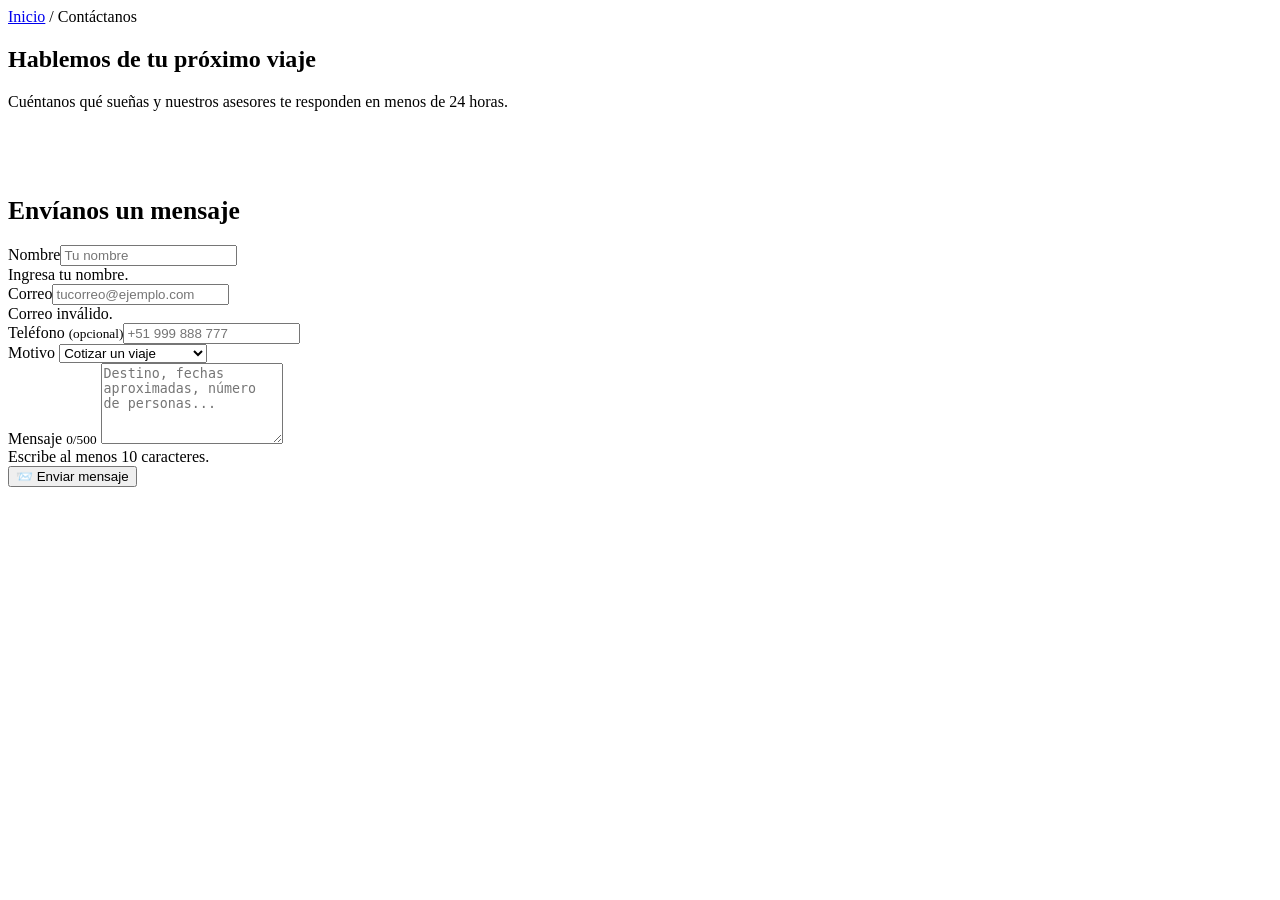
==== contacto.html @ 274835e2 "contacto: agrego estructura base y formulario" ====
<!DOCTYPE html>
<html lang="es">
<head>
<meta charset="UTF-8">
<meta name="viewport" content="width=device-width, initial-scale=1">
<title>Contáctanos · Horizonte Viajes</title>
<meta name="description" content="Escríbenos o visítanos. Te ayudamos a planear tu viaje ideal.">
<link rel="preconnect" href="https://fonts.googleapis.com">
<link rel="preconnect" href="https://fonts.gstatic.com" crossorigin>
<link href="https://fonts.googleapis.com/css2?family=Poppins:wght@400;500;600;700&display=swap" rel="stylesheet">
<link rel="stylesheet" href="css/styles.css">
</head>
<body data-page="contacto.html">
<div id="site-header"></div>
<main>
  <section class="page-hero" style="background-image:url('https://images.unsplash.com/photo-1530521954074-e64f6810b32d?auto=format&fit=crop&w=1600&q=70')">
    <div class="container">
      <div class="crumbs"><a href="index.html">Inicio</a> / Contáctanos</div>
      <h1>Hablemos de tu próximo viaje</h1>
      <p>Cuéntanos qué sueñas y nuestros asesores te responden en menos de 24 horas.</p>
    </div>
  </section>

  <section style="padding-top:3rem">
    <div class="container grid" style="grid-template-columns:repeat(auto-fit,minmax(320px,1fr));gap:2rem;align-items:start">
      <div class="form-card reveal">
        <h2 style="font-size:1.6rem;margin-bottom:1.2rem">Envíanos un mensaje</h2>
        <form id="contactForm" novalidate>
          <div class="row">
            <div class="field"><label for="cn">Nombre</label><input id="cn" autocomplete="name" placeholder="Tu nombre"><div class="msg">Ingresa tu nombre.</div></div>
            <div class="field"><label for="ce">Correo</label><input id="ce" type="email" autocomplete="email" placeholder="tucorreo@ejemplo.com"><div class="msg">Correo inválido.</div></div>
          </div>
          <div class="row">
            <div class="field"><label for="ct">Teléfono <small style="color:var(--muted)">(opcional)</small></label><input id="ct" type="tel" placeholder="+51 999 888 777"></div>
            <div class="field"><label for="cs">Motivo</label>
              <select id="cs"><option>Cotizar un viaje</option><option>Viaje a medida</option><option>Grupos o empresas</option><option>Estado de mi reserva</option><option>Otro</option></select></div>
          </div>
          <div class="field"><label for="cm">Mensaje <small style="color:var(--muted)" id="cc">0/500</small></label>
            <textarea id="cm" rows="5" maxlength="500" placeholder="Destino, fechas aproximadas, número de personas..."></textarea><div class="msg">Escribe al menos 10 caracteres.</div></div>
          <button class="btn btn-block" type="submit">📨 Enviar mensaje</button>
        </form>
      </div>
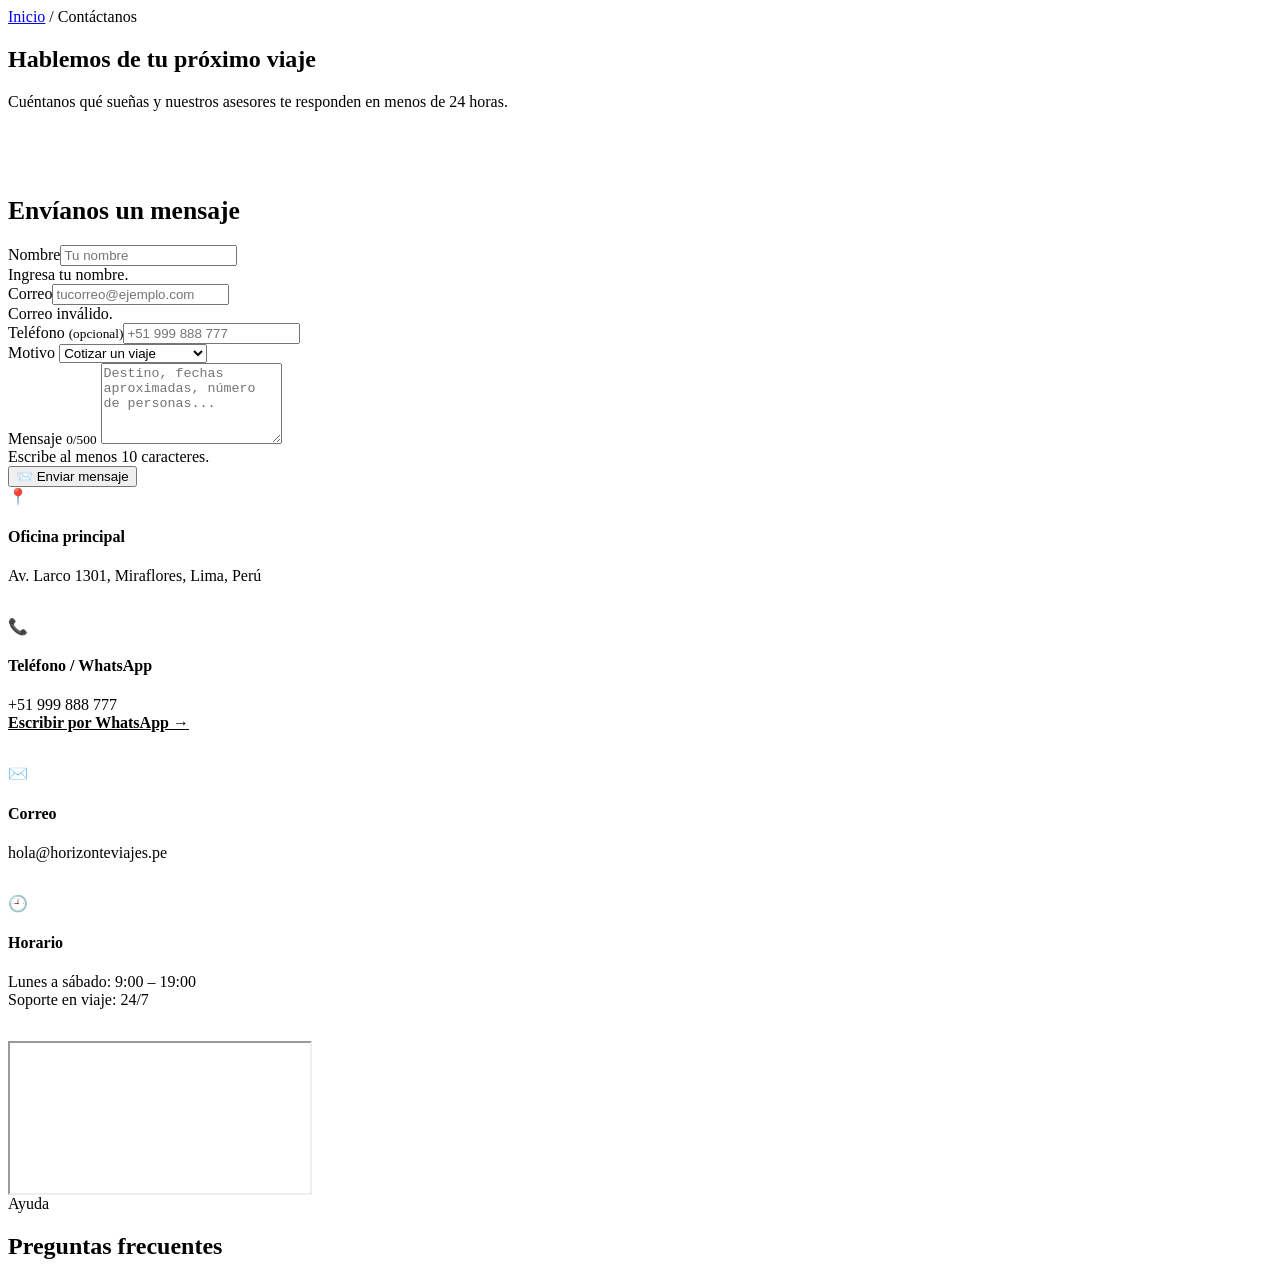
==== commit a2030068: "contacto: agrego datos, mapa, preguntas frecuentes y scripts" ====
--- a/contacto.html
+++ b/contacto.html
@@ -39,4 +39,29 @@
             <textarea id="cm" rows="5" maxlength="500" placeholder="Destino, fechas aproximadas, número de personas..."></textarea><div class="msg">Escribe al menos 10 caracteres.</div></div>
           <button class="btn btn-block" type="submit">📨 Enviar mensaje</button>
         </form>
-      </div>+      </div>
+      
+      <div style="display:grid;gap:1rem" class="reveal">
+        <div class="info-box"><div class="ic">📍</div><div><h4>Oficina principal</h4><p>Av. Larco 1301, Miraflores, Lima, Perú</p></div></div>
+        <div class="info-box"><div class="ic">📞</div><div><h4>Teléfono / WhatsApp</h4><p>+51 999 888 777<br><a href="https://wa.me/51999888777" target="_blank" rel="noopener" style="color:var(--primary);font-weight:600">Escribir por WhatsApp →</a></p></div></div>
+        <div class="info-box"><div class="ic">✉️</div><div><h4>Correo</h4><p>hola@horizonteviajes.pe</p></div></div>
+        <div class="info-box"><div class="ic">🕘</div><div><h4>Horario</h4><p>Lunes a sábado: 9:00 – 19:00<br>Soporte en viaje: 24/7</p></div></div>
+        <iframe class="map" title="Mapa de la oficina en Miraflores, Lima" loading="lazy"
+          src="https://www.openstreetmap.org/export/embed.html?bbox=-77.0450%2C-12.1270%2C-77.0150%2C-12.1070&layer=mapnik&marker=-12.1170%2C-77.0300"></iframe>
+      </div>
+    </div>
+  </section>
+
+  <section style="padding-top:0">
+    <div class="container" style="max-width:820px">
+      <div class="section-head reveal"><span class="eyebrow">Ayuda</span><h2>Preguntas frecuentes</h2></div>
+      <div id="faq"></div>
+    </div>
+  </section>
+</main>
+<div id="site-footer"></div>
+<script src="js/data.js"></script>
+<script src="js/main.js"></script>
+<script src="js/contacto.js"></script>
+</body>
+</html>
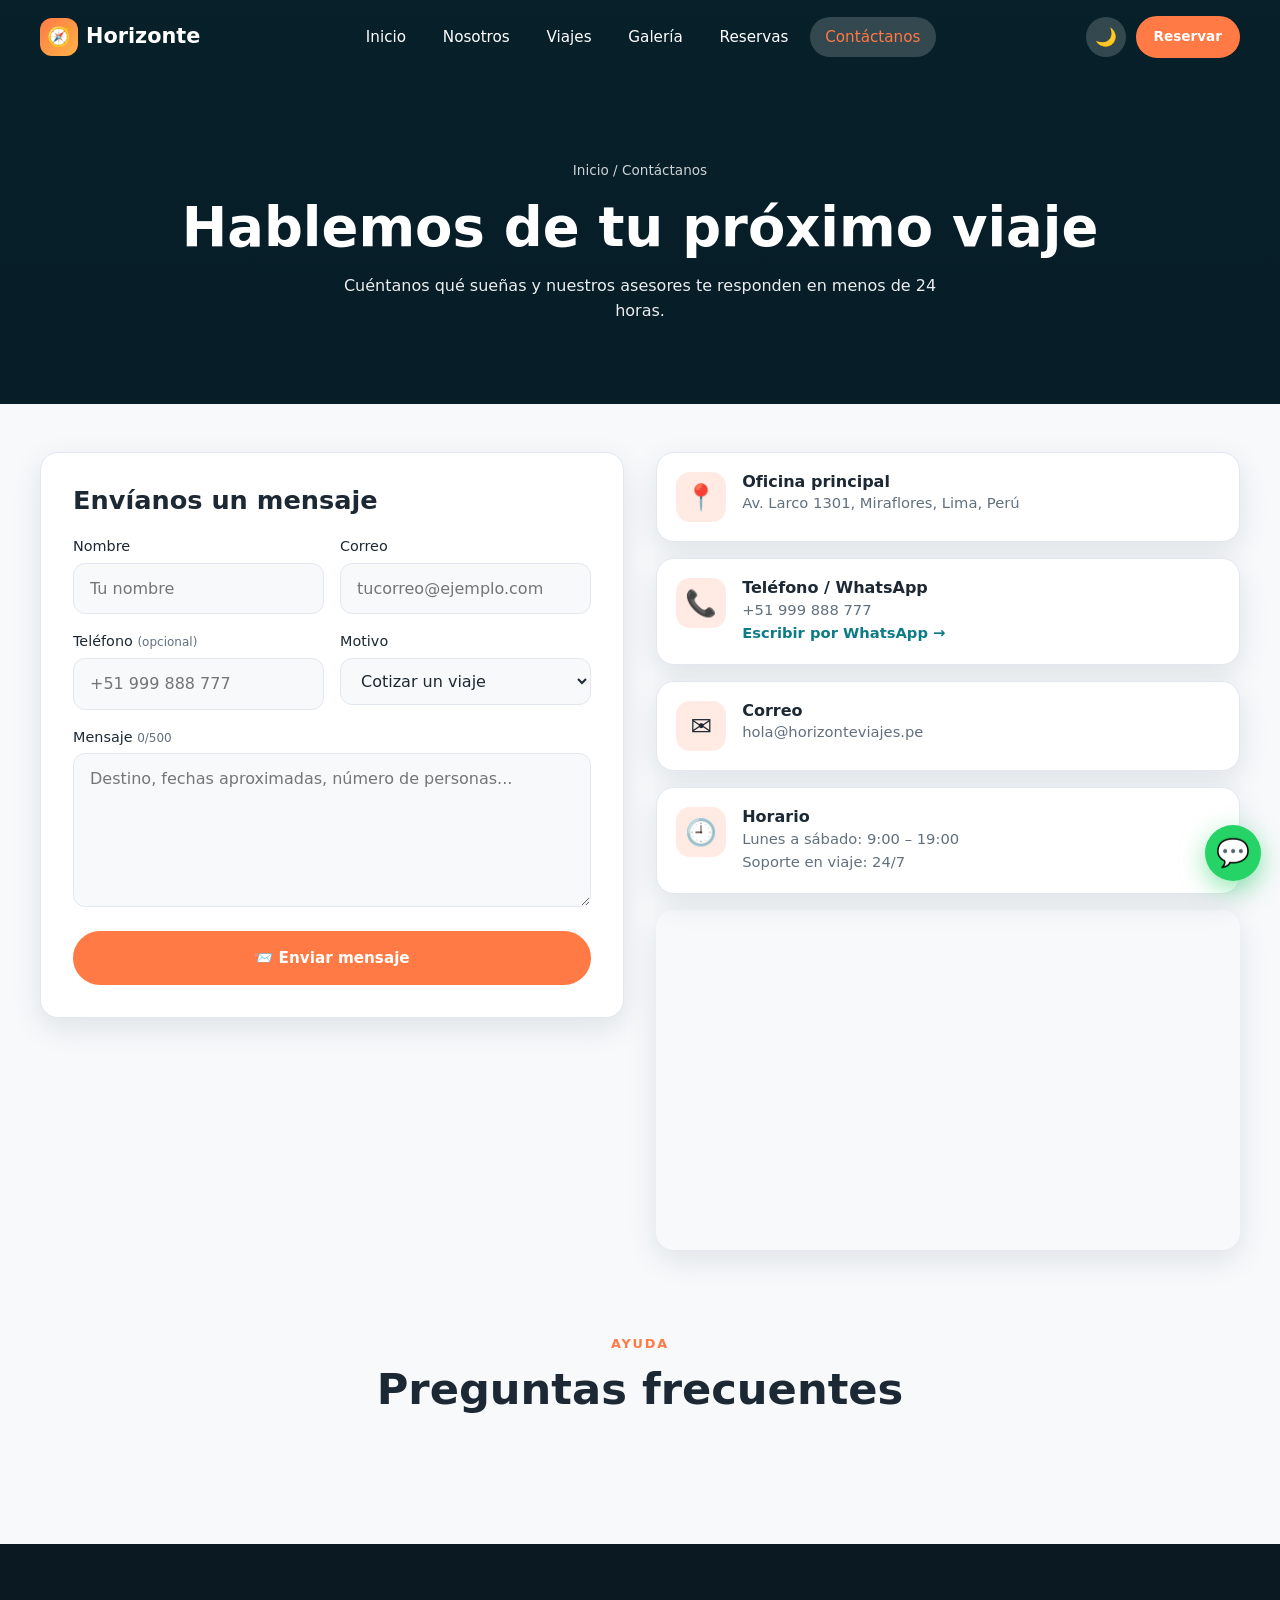
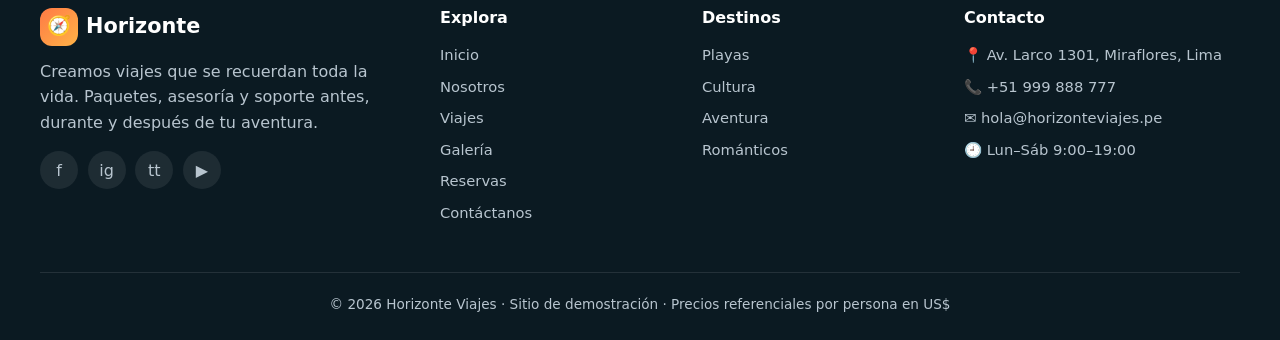
==== commit 92b80518: "index: se modifico la estructura base y hero , se cambio la ruta de estilos" ====
--- a/contacto.html
+++ b/contacto.html
@@ -8,7 +8,7 @@
 <link rel="preconnect" href="https://fonts.googleapis.com">
 <link rel="preconnect" href="https://fonts.gstatic.com" crossorigin>
 <link href="https://fonts.googleapis.com/css2?family=Poppins:wght@400;500;600;700&display=swap" rel="stylesheet">
-<link rel="stylesheet" href="css/styles.css">
+<link rel="stylesheet" href="css/estilos.css">
 </head>
 <body data-page="contacto.html">
 <div id="site-header"></div>
--- a/css/estilos.css
+++ b/css/estilos.css
@@ -0,0 +1,303 @@
+/* ===== Horizonte Viajes — estilos ===== */
+:root{
+  --primary:#0e7c86; --primary-d:#0a5b63; --accent:#ff7a45; --accent-d:#e8602a;
+  --bg:#f7f9fb; --surface:#ffffff; --text:#1c2833; --muted:#62707e; --border:#e2e8ee;
+  --shadow:0 10px 30px rgba(15,40,60,.10); --shadow-lg:0 20px 50px rgba(15,40,60,.18);
+  --radius:18px; --maxw:1200px;
+  --font:'Poppins',system-ui,-apple-system,'Segoe UI',sans-serif;
+}
+[data-theme="dark"]{
+  --bg:#0d1419; --surface:#16202a; --text:#e8eef3; --muted:#9aa9b6; --border:#243442;
+  --shadow:0 10px 30px rgba(0,0,0,.4); --shadow-lg:0 20px 50px rgba(0,0,0,.55);
+}
+*{box-sizing:border-box;margin:0;padding:0}
+html{scroll-behavior:smooth}
+body{font-family:var(--font);background:var(--bg);color:var(--text);line-height:1.6;transition:background .3s,color .3s}
+img{max-width:100%;display:block}
+a{color:inherit;text-decoration:none}
+ul{list-style:none}
+button,input,select,textarea{font:inherit;color:inherit}
+.container{width:min(100% - 2.4rem,var(--maxw));margin-inline:auto}
+section{padding:5rem 0}
+.section-head{text-align:center;max-width:680px;margin:0 auto 3rem}
+.eyebrow{display:inline-block;color:var(--accent);font-weight:600;letter-spacing:.14em;text-transform:uppercase;font-size:.8rem;margin-bottom:.6rem}
+h1,h2,h3,h4{line-height:1.2}
+h2{font-size:clamp(1.8rem,3.4vw,2.7rem);margin-bottom:.8rem}
+.section-head p{color:var(--muted)}
+.grid{display:grid;gap:1.6rem}
+.g3{grid-template-columns:repeat(auto-fill,minmax(310px,1fr))}
+.g4{grid-template-columns:repeat(auto-fit,minmax(230px,1fr))}
+.g2{grid-template-columns:repeat(auto-fit,minmax(320px,1fr))}
+
+
+/* Botones */
+.btn{display:inline-flex;align-items:center;justify-content:center;gap:.5rem;padding:.8rem 1.6rem;border-radius:999px;border:2px solid var(--accent);background:var(--accent);color:#fff;font-weight:600;cursor:pointer;transition:.25s;font-size:.95rem}
+.btn:hover{background:var(--accent-d);border-color:var(--accent-d);transform:translateY(-2px);box-shadow:0 8px 20px rgba(255,122,69,.35)}
+.btn-ghost{background:transparent;color:var(--text);border-color:var(--border)}
+.btn-ghost:hover{background:var(--primary);border-color:var(--primary);color:#fff;box-shadow:none}
+.btn-light{background:#fff;color:var(--primary-d);border-color:#fff}
+.btn-light:hover{background:#fff;color:var(--accent);border-color:#fff}
+.btn-sm{padding:.5rem 1rem;font-size:.85rem}
+.btn-block{width:100%}
+.btn:disabled{opacity:.5;cursor:not-allowed;transform:none;box-shadow:none}
+
+
+
+/* Header */
+.header{position:fixed;inset:0 0 auto 0;z-index:100;transition:.3s;padding:1rem 0}
+.header.scrolled,.header.solid{background:color-mix(in srgb,var(--surface) 92%,transparent);backdrop-filter:blur(12px);box-shadow:0 2px 20px rgba(0,0,0,.08);padding:.6rem 0}
+.nav{display:flex;align-items:center;justify-content:space-between;gap:1rem}
+.logo{display:flex;align-items:center;gap:.5rem;font-weight:700;font-size:1.3rem;color:#fff}
+.logo span.ic{display:grid;place-items:center;width:38px;height:38px;border-radius:12px;background:linear-gradient(135deg,var(--accent),#ffb347);font-size:1.2rem}
+.header.scrolled .logo,.header.solid .logo{color:var(--text)}
+.nav-links{display:flex;align-items:center;gap:.4rem}
+.nav-links a{padding:.5rem .95rem;border-radius:999px;color:#fff;font-weight:500;font-size:.95rem;transition:.2s}
+.header.scrolled .nav-links a,.header.solid .nav-links a{color:var(--text)}
+.nav-links a:hover,.nav-links a.active{background:rgba(255,255,255,.18);color:var(--accent)}
+.header.scrolled .nav-links a:hover,.header.scrolled .nav-links a.active,.header.solid .nav-links a:hover,.header.solid .nav-links a.active{background:color-mix(in srgb,var(--accent) 12%,transparent)}
+.nav-actions{display:flex;align-items:center;gap:.6rem}
+.icon-btn{width:40px;height:40px;border-radius:50%;border:none;background:rgba(255,255,255,.18);color:#fff;cursor:pointer;font-size:1.1rem;display:grid;place-items:center;transition:.2s}
+.header.scrolled .icon-btn,.header.solid .icon-btn{background:var(--bg);color:var(--text)}
+.icon-btn:hover{transform:scale(1.08)}
+.burger{display:none}
+@media(max-width:900px){
+  .burger{display:grid}
+  .nav-links{position:fixed;inset:0 0 0 auto;width:min(80vw,320px);background:var(--surface);flex-direction:column;align-items:stretch;padding:5rem 1.5rem;transform:translateX(100%);transition:.3s;box-shadow:var(--shadow-lg)}
+  .nav-links.open{transform:none}
+  .nav-links a{color:var(--text)!important;font-size:1.05rem}
+  .nav-cta{display:none}
+}
+
+
+/* Hero */
+.hero{position:relative;min-height:100vh;display:flex;align-items:center;color:#fff;padding:7rem 0 5rem;background:#0b2a33 center/cover no-repeat;overflow:hidden}
+.hero::before{content:"";position:absolute;inset:0;background:linear-gradient(180deg,rgba(5,25,35,.55),rgba(5,25,35,.35) 45%,rgba(5,25,35,.8))}
+.hero-slides{position:absolute;inset:0}
+.hero-slides div{position:absolute;inset:0;background-size:cover;background-position:center;opacity:0;transition:opacity 1.6s;transform:scale(1.05)}
+.hero-slides div.on{opacity:1;animation:kb 12s linear forwards}
+@keyframes kb{to{transform:scale(1.15)}}
+.hero .container{position:relative;z-index:2}
+.hero h1{font-size:clamp(2.3rem,6vw,4.4rem);max-width:800px;margin-bottom:1rem;text-shadow:0 4px 24px rgba(0,0,0,.4)}
+.hero h1 em{font-style:normal;color:#ffb347}
+.hero p.lead{font-size:clamp(1rem,1.6vw,1.25rem);max-width:600px;opacity:.95;margin-bottom:2rem}
+.search-box{display:grid;grid-template-columns:repeat(auto-fit,minmax(170px,1fr));gap:.8rem;background:var(--surface);color:var(--text);padding:1rem;border-radius:22px;box-shadow:var(--shadow-lg);max-width:900px;margin-top:2.2rem}
+.search-box label{display:block;font-size:.72rem;font-weight:600;color:var(--muted);text-transform:uppercase;letter-spacing:.08em;margin-bottom:.2rem}
+.search-box select,.search-box input{width:100%;padding:.65rem .8rem;border:1.5px solid var(--border);border-radius:12px;background:var(--bg)}
+.search-box .btn{align-self:end;height:46px}
+.hero-dots{position:absolute;bottom:1.6rem;left:50%;transform:translateX(-50%);display:flex;gap:.5rem;z-index:3}
+.hero-dots button{width:10px;height:10px;border-radius:50%;border:none;background:rgba(255,255,255,.5);cursor:pointer}
+.hero-dots button.on{background:var(--accent);width:28px;border-radius:6px}
+.page-hero{position:relative;padding:10rem 0 5rem;color:#fff;text-align:center;background:#0b2a33 center/cover}
+.page-hero::before{content:"";position:absolute;inset:0;background:linear-gradient(180deg,rgba(5,25,35,.6),rgba(5,25,35,.75))}
+.page-hero .container{position:relative}
+.page-hero h1{font-size:clamp(2rem,5vw,3.4rem)}
+.page-hero p{max-width:620px;margin:.8rem auto 0;opacity:.92}
+.crumbs{font-size:.85rem;opacity:.8;margin-bottom:.8rem}
+
+
+/* Stats */
+.stats{background:linear-gradient(135deg,var(--primary),var(--primary-d));color:#fff;padding:3rem 0}
+.stat{text-align:center}
+.stat b{display:block;font-size:2.6rem;line-height:1.1}
+.stat span{opacity:.85;font-size:.95rem}
+
+/* Features */
+.feature{background:var(--surface);padding:2rem 1.6rem;border-radius:var(--radius);box-shadow:var(--shadow);text-align:center;transition:.3s;border:1px solid var(--border)}
+.feature:hover{transform:translateY(-8px);box-shadow:var(--shadow-lg)}
+.feature .ic{width:64px;height:64px;margin:0 auto 1rem;border-radius:20px;display:grid;place-items:center;font-size:1.9rem;background:color-mix(in srgb,var(--primary) 14%,transparent)}
+.feature p{color:var(--muted);font-size:.93rem;margin-top:.4rem}
+
+
+/* Cards */
+.card{background:var(--surface);border-radius:var(--radius);overflow:hidden;box-shadow:var(--shadow);transition:.35s;border:1px solid var(--border);display:flex;flex-direction:column}
+.card:hover{transform:translateY(-8px);box-shadow:var(--shadow-lg)}
+.card-img{position:relative;aspect-ratio:4/3;overflow:hidden;background:linear-gradient(135deg,#0e7c86,#ffb347)}
+.card-img img{width:100%;height:100%;object-fit:cover;transition:transform .7s}
+.card:hover .card-img img{transform:scale(1.1)}
+.badge{position:absolute;top:12px;left:12px;background:var(--accent);color:#fff;font-weight:600;font-size:.78rem;padding:.3rem .75rem;border-radius:999px}
+.badge.alt{background:var(--primary)}
+.fav{position:absolute;top:10px;right:10px;width:38px;height:38px;border-radius:50%;border:none;background:rgba(255,255,255,.92);cursor:pointer;font-size:1.1rem;color:#aaa;transition:.2s}
+.fav:hover{transform:scale(1.15)}
+.fav.on{color:#e8334a}
+.rating{position:absolute;bottom:12px;left:12px;background:rgba(0,0,0,.6);color:#fff;font-size:.8rem;padding:.2rem .6rem;border-radius:999px;backdrop-filter:blur(4px)}
+.card-body{padding:1.2rem 1.3rem 1.4rem;display:flex;flex-direction:column;gap:.5rem;flex:1}
+.meta{font-size:.82rem;color:var(--muted);display:flex;gap:.8rem;flex-wrap:wrap}
+.card-body p{color:var(--muted);font-size:.9rem;flex:1}
+.card-foot{display:flex;align-items:center;justify-content:space-between;gap:.5rem;margin-top:.6rem;flex-wrap:wrap}
+.price small{display:block;font-size:.7rem;color:var(--muted);line-height:1}
+.price b{font-size:1.5rem;color:var(--primary)}
+.price s{font-size:.85rem;color:var(--muted);margin-left:.3rem}
+.card-actions{display:flex;gap:.4rem}
+
+
+/* Ofertas */
+.deal{background:linear-gradient(120deg,var(--primary-d),var(--primary) 55%,#17a2b0);color:#fff;border-radius:28px;padding:3rem;display:grid;grid-template-columns:1.2fr 1fr;gap:2rem;align-items:center;position:relative;overflow:hidden}
+.deal::after{content:"✈";position:absolute;right:-20px;top:-40px;font-size:15rem;opacity:.07;transform:rotate(15deg)}
+.deal h2{color:#fff}
+.countdown{display:flex;gap:.8rem}
+.countdown div{background:rgba(255,255,255,.16);border-radius:16px;padding:.8rem 1rem;text-align:center;min-width:72px;backdrop-filter:blur(6px)}
+.countdown b{display:block;font-size:1.9rem;line-height:1}
+.countdown span{font-size:.72rem;text-transform:uppercase;letter-spacing:.08em}
+@media(max-width:800px){.deal{grid-template-columns:1fr;padding:2rem}}
+
+/* Pasos */
+.steps{counter-reset:s}
+.step-card{position:relative;padding:2rem 1.5rem 1.6rem;background:var(--surface);border-radius:var(--radius);border:1px solid var(--border);box-shadow:var(--shadow)}
+.step-card::before{counter-increment:s;content:counter(s);position:absolute;top:-18px;left:1.4rem;width:40px;height:40px;border-radius:50%;background:var(--accent);color:#fff;display:grid;place-items:center;font-weight:700}
+.step-card p{color:var(--muted);font-size:.92rem}
+
+
+/* Testimonios */
+.slider{position:relative;max-width:820px;margin:auto;overflow:hidden}
+.slides{display:flex;transition:transform .6s cubic-bezier(.65,0,.35,1)}
+.slide{min-width:100%;padding:.5rem}
+.quote{background:var(--surface);border-radius:var(--radius);padding:2.2rem;box-shadow:var(--shadow);border:1px solid var(--border);text-align:center}
+.quote p{font-size:1.1rem;font-style:italic;margin-bottom:1.2rem}
+.quote .who{display:flex;align-items:center;justify-content:center;gap:.8rem}
+.quote .av{width:52px;height:52px;border-radius:50%;object-fit:cover;background:var(--primary)}
+.stars{color:#ffb400;letter-spacing:2px}
+.slider-nav{display:flex;justify-content:center;gap:.5rem;margin-top:1.2rem}
+.slider-nav button{width:10px;height:10px;border-radius:50%;border:none;background:var(--border);cursor:pointer}
+.slider-nav button.on{background:var(--accent);width:28px;border-radius:6px}
+
+/* CTA / newsletter */
+.cta{background:#0b2a33 center/cover;color:#fff;position:relative;text-align:center;border-radius:28px;padding:4rem 2rem;overflow:hidden}
+.cta::before{content:"";position:absolute;inset:0;background:rgba(5,25,35,.65)}
+.cta>*{position:relative}
+.newsletter{display:flex;gap:.6rem;max-width:520px;margin:1.5rem auto 0;flex-wrap:wrap;justify-content:center}
+.newsletter input{flex:1;min-width:220px;padding:.85rem 1.2rem;border-radius:999px;border:none;background:#fff;color:#222}
+
+
+/* Filtros */
+.filters{background:var(--surface);border:1px solid var(--border);border-radius:var(--radius);padding:1.2rem;box-shadow:var(--shadow);display:grid;grid-template-columns:2fr repeat(3,1fr);gap:1rem;margin-bottom:1.4rem;align-items:end}
+.filters label{font-size:.72rem;font-weight:600;text-transform:uppercase;letter-spacing:.08em;color:var(--muted);display:block;margin-bottom:.25rem}
+.filters input,.filters select{width:100%;padding:.65rem .8rem;border-radius:12px;border:1.5px solid var(--border);background:var(--bg)}
+@media(max-width:850px){.filters{grid-template-columns:1fr 1fr}}
+.chips{display:flex;flex-wrap:wrap;gap:.5rem;margin-bottom:1.6rem}
+.chip{padding:.45rem 1.1rem;border-radius:999px;border:1.5px solid var(--border);background:var(--surface);cursor:pointer;font-size:.88rem;font-weight:500;transition:.2s}
+.chip.on,.chip:hover{background:var(--primary);color:#fff;border-color:var(--primary)}
+.result-bar{display:flex;justify-content:space-between;align-items:center;margin-bottom:1rem;color:var(--muted);font-size:.92rem;flex-wrap:wrap;gap:.5rem}
+.empty{text-align:center;padding:4rem 1rem;color:var(--muted);grid-column:1/-1}
+
+
+/* Modal / Lightbox */
+.overlay{position:fixed;inset:0;background:rgba(5,15,22,.75);backdrop-filter:blur(4px);z-index:300;display:none;align-items:center;justify-content:center;padding:1rem}
+.overlay.open{display:flex;animation:fade .25s}
+@keyframes fade{from{opacity:0}}
+.modal{background:var(--surface);border-radius:24px;max-width:900px;width:100%;max-height:92vh;overflow:auto;position:relative;display:grid;grid-template-columns:1fr 1fr}
+.modal-img{min-height:320px;background:center/cover}
+.modal-body{padding:2rem}
+.modal-body ul.inc{margin:1rem 0;display:grid;gap:.4rem;font-size:.93rem}
+.modal-body ul.inc li::before{content:"✔";color:var(--primary);margin-right:.5rem;font-weight:700}
+.close{position:absolute;top:12px;right:12px;width:40px;height:40px;border-radius:50%;border:none;background:rgba(0,0,0,.55);color:#fff;font-size:1.2rem;cursor:pointer;z-index:2}
+@media(max-width:760px){.modal{grid-template-columns:1fr}.modal-img{min-height:220px}}
+.lightbox img{max-width:92vw;max-height:84vh;border-radius:16px;box-shadow:var(--shadow-lg)}
+.lightbox .cap{position:absolute;bottom:1.4rem;left:0;right:0;text-align:center;color:#fff;font-weight:500}
+.lb-nav{position:absolute;top:50%;transform:translateY(-50%);width:48px;height:48px;border-radius:50%;border:none;background:rgba(255,255,255,.2);color:#fff;font-size:1.4rem;cursor:pointer}
+.lb-prev{left:1rem}.lb-next{right:1rem}
+
+/* Galería */
+.masonry{columns:4 240px;column-gap:1rem}
+.m-item{position:relative;margin-bottom:1rem;border-radius:16px;overflow:hidden;cursor:zoom-in;break-inside:avoid;background:linear-gradient(135deg,#0e7c86,#ffb347);min-height:140px}
+.m-item img{width:100%;transition:transform .6s}
+.m-item:hover img{transform:scale(1.08)}
+.m-item span{position:absolute;inset:auto 0 0 0;padding:1.5rem .9rem .7rem;color:#fff;font-weight:600;background:linear-gradient(transparent,rgba(0,0,0,.75));opacity:0;transition:.3s}
+.m-item:hover span{opacity:1}
+
+
+/* Formularios */
+.form-card{background:var(--surface);border:1px solid var(--border);border-radius:var(--radius);padding:2rem;box-shadow:var(--shadow)}
+.field{margin-bottom:1rem}
+.field label{display:block;font-weight:500;font-size:.9rem;margin-bottom:.3rem}
+.field input,.field select,.field textarea{width:100%;padding:.75rem 1rem;border-radius:12px;border:1.5px solid var(--border);background:var(--bg);transition:.2s}
+.field input:focus,.field select:focus,.field textarea:focus{outline:none;border-color:var(--primary);box-shadow:0 0 0 4px color-mix(in srgb,var(--primary) 18%,transparent)}
+.field.err input,.field.err select,.field.err textarea{border-color:#e8334a}
+.field .msg{display:none;color:#e8334a;font-size:.8rem;margin-top:.25rem}
+.field.err .msg{display:block}
+.row{display:grid;grid-template-columns:1fr 1fr;gap:1rem}
+@media(max-width:600px){.row{grid-template-columns:1fr}}
+.info-box{display:flex;gap:1rem;align-items:flex-start;padding:1.2rem;background:var(--surface);border:1px solid var(--border);border-radius:var(--radius);box-shadow:var(--shadow)}
+.info-box .ic{font-size:1.6rem;width:50px;height:50px;border-radius:14px;display:grid;place-items:center;background:color-mix(in srgb,var(--accent) 15%,transparent);flex-shrink:0}
+.info-box p{color:var(--muted);font-size:.92rem}
+.map{border:0;width:100%;height:340px;border-radius:var(--radius);box-shadow:var(--shadow)}
+details{background:var(--surface);border:1px solid var(--border);border-radius:14px;padding:1rem 1.2rem;margin-bottom:.8rem}
+details summary{cursor:pointer;font-weight:600;list-style:none;display:flex;justify-content:space-between}
+details summary::after{content:"＋";color:var(--accent)}
+details[open] summary::after{content:"－"}
+details p{margin-top:.7rem;color:var(--muted)}
+
+
+/* Reservas / wizard */
+.booking{display:grid;grid-template-columns:1.6fr 1fr;gap:2rem;align-items:start}
+@media(max-width:960px){.booking{grid-template-columns:1fr}}
+.progress{display:flex;justify-content:space-between;margin-bottom:2rem;position:relative}
+.progress::before{content:"";position:absolute;top:19px;left:5%;right:5%;height:3px;background:var(--border)}
+.pstep{position:relative;text-align:center;flex:1;font-size:.78rem;color:var(--muted)}
+.pstep i{display:grid;place-items:center;width:40px;height:40px;margin:0 auto .3rem;border-radius:50%;background:var(--surface);border:3px solid var(--border);font-style:normal;font-weight:700;position:relative;z-index:1;transition:.3s}
+.pstep.on i{border-color:var(--accent);color:var(--accent)}
+.pstep.done i{background:var(--primary);border-color:var(--primary);color:#fff}
+.wstep{display:none;animation:fade .35s}
+.wstep.on{display:block}
+.wnav{display:flex;justify-content:space-between;gap:1rem;margin-top:1.5rem}
+.counter{display:flex;align-items:center;gap:.8rem}
+.counter button{width:38px;height:38px;border-radius:50%;border:1.5px solid var(--border);background:var(--bg);cursor:pointer;font-size:1.2rem}
+.counter button:hover{background:var(--primary);color:#fff;border-color:var(--primary)}
+.counter b{min-width:24px;text-align:center}
+.opt-grid{display:grid;grid-template-columns:repeat(auto-fit,minmax(200px,1fr));gap:.8rem}
+.opt{border:2px solid var(--border);border-radius:14px;padding:1rem;cursor:pointer;transition:.2s;display:flex;gap:.7rem;align-items:flex-start;background:var(--bg)}
+.opt:has(input:checked){border-color:var(--accent);background:color-mix(in srgb,var(--accent) 8%,transparent)}
+.opt input{accent-color:var(--accent);margin-top:.3rem}
+.opt small{display:block;color:var(--muted)}
+.summary{position:sticky;top:90px;background:var(--surface);border:1px solid var(--border);border-radius:var(--radius);box-shadow:var(--shadow);overflow:hidden}
+.summary img{width:100%;aspect-ratio:16/9;object-fit:cover;background:linear-gradient(135deg,#0e7c86,#ffb347)}
+.summary .in{padding:1.3rem}
+.line{display:flex;justify-content:space-between;padding:.35rem 0;font-size:.92rem;color:var(--muted)}
+.line.total{border-top:2px dashed var(--border);margin-top:.5rem;padding-top:.8rem;color:var(--text);font-weight:700;font-size:1.2rem}
+.line.total b{color:var(--primary)}
+.coupon{display:flex;gap:.5rem;margin-top:.8rem}
+.coupon input{flex:1;padding:.55rem .8rem;border:1.5px solid var(--border);border-radius:10px;background:var(--bg);text-transform:uppercase}
+.success{text-align:center;padding:2rem 1rem}
+.success .check{width:90px;height:90px;border-radius:50%;background:var(--primary);color:#fff;font-size:2.8rem;display:grid;place-items:center;margin:0 auto 1rem;animation:pop .5s}
+@keyframes pop{from{transform:scale(0)}}
+.code{display:inline-block;font-family:monospace;font-size:1.5rem;letter-spacing:.2em;background:var(--bg);border:2px dashed var(--accent);padding:.6rem 1.4rem;border-radius:14px;margin:1rem 0}
+.ticket{text-align:left;background:var(--bg);border-radius:14px;padding:1.2rem;margin:1rem auto;max-width:440px}
+table.res{width:100%;border-collapse:collapse;font-size:.9rem}
+table.res td,table.res th{padding:.6rem;border-bottom:1px solid var(--border);text-align:left}
+
+
+/* Equipo / timeline */
+.team{text-align:center}
+.team img{width:140px;height:140px;border-radius:50%;object-fit:cover;margin:0 auto 1rem;border:4px solid var(--surface);box-shadow:var(--shadow);background:var(--primary)}
+.team small{color:var(--accent);font-weight:600}
+.timeline{position:relative;max-width:760px;margin:auto;padding-left:2rem;border-left:3px solid var(--border)}
+.tl{position:relative;margin-bottom:2rem}
+.tl::before{content:"";position:absolute;left:calc(-2rem - 9px);top:.3rem;width:15px;height:15px;border-radius:50%;background:var(--accent);box-shadow:0 0 0 5px color-mix(in srgb,var(--accent) 25%,transparent)}
+.tl b{color:var(--primary)}
+.split{display:grid;grid-template-columns:1fr 1fr;gap:3rem;align-items:center}
+.split img{border-radius:28px;box-shadow:var(--shadow-lg);aspect-ratio:4/3;object-fit:cover;width:100%;background:linear-gradient(135deg,#0e7c86,#ffb347)}
+@media(max-width:800px){.split{grid-template-columns:1fr}}
+
+
+/* Footer */
+.footer{background:#0b1a22;color:#b8c5cf;padding:4rem 0 1.5rem}
+.footer .logo{color:#fff;margin-bottom:.8rem}
+.fgrid{display:grid;grid-template-columns:1.6fr 1fr 1fr 1.2fr;gap:2rem}
+@media(max-width:850px){.fgrid{grid-template-columns:1fr 1fr}}
+.footer h4{color:#fff;margin-bottom:1rem}
+.footer li{margin-bottom:.5rem;font-size:.92rem}
+.footer a:hover{color:var(--accent)}
+.social{display:flex;gap:.6rem;margin-top:1rem}
+.social a{width:38px;height:38px;border-radius:50%;background:rgba(255,255,255,.08);display:grid;place-items:center}
+.social a:hover{background:var(--accent);color:#fff}
+.copy{border-top:1px solid rgba(255,255,255,.1);margin-top:2.5rem;padding-top:1.3rem;text-align:center;font-size:.85rem}
+
+/* Utilidades */
+.reveal{opacity:0;transform:translateY(30px);transition:opacity .7s,transform .7s}
+.reveal.in{opacity:1;transform:none}
+.toast{position:fixed;bottom:1.5rem;left:50%;transform:translate(-50%,120px);background:var(--text);color:var(--bg);padding:.9rem 1.5rem;border-radius:14px;z-index:400;transition:.4s;box-shadow:var(--shadow-lg);max-width:92vw}
+.toast.show{transform:translate(-50%,0)}
+.whatsapp{position:fixed;right:1.2rem;bottom:1.2rem;z-index:90;width:56px;height:56px;border-radius:50%;background:#25d366;color:#fff;display:grid;place-items:center;font-size:1.7rem;box-shadow:0 8px 24px rgba(37,211,102,.5);transition:.3s}
+.whatsapp:hover{transform:scale(1.1)}
+.totop{position:fixed;right:1.4rem;bottom:5.2rem;z-index:90;width:44px;height:44px;border-radius:50%;border:none;background:var(--primary);color:#fff;cursor:pointer;opacity:0;pointer-events:none;transition:.3s}
+.totop.show{opacity:1;pointer-events:auto}
+@media (prefers-reduced-motion:reduce){*{animation:none!important;transition:none!important}.reveal{opacity:1;transform:none}}
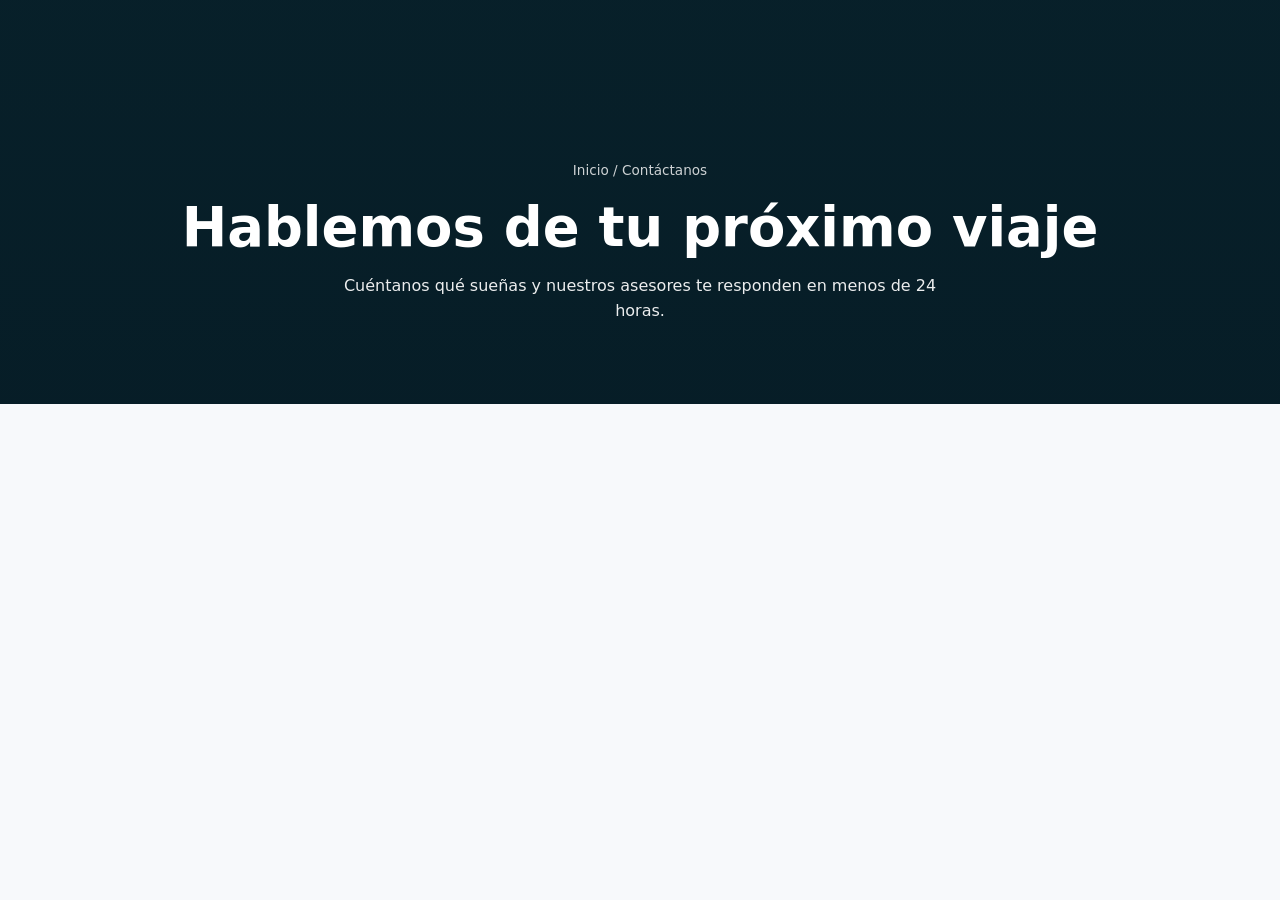
==== commit 7ba87339: "contacto: estructura base y portada" ====
--- a/contacto.html
+++ b/contacto.html
@@ -8,7 +8,7 @@
 <link rel="preconnect" href="https://fonts.googleapis.com">
 <link rel="preconnect" href="https://fonts.gstatic.com" crossorigin>
 <link href="https://fonts.googleapis.com/css2?family=Poppins:wght@400;500;600;700&display=swap" rel="stylesheet">
-<link rel="stylesheet" href="css/estilos.css">
+<link rel="stylesheet" href="css/styles.css">
 </head>
 <body data-page="contacto.html">
 <div id="site-header"></div>
@@ -20,48 +20,6 @@
       <p>Cuéntanos qué sueñas y nuestros asesores te responden en menos de 24 horas.</p>
     </div>
   </section>
-
-  <section style="padding-top:3rem">
-    <div class="container grid" style="grid-template-columns:repeat(auto-fit,minmax(320px,1fr));gap:2rem;align-items:start">
-      <div class="form-card reveal">
-        <h2 style="font-size:1.6rem;margin-bottom:1.2rem">Envíanos un mensaje</h2>
-        <form id="contactForm" novalidate>
-          <div class="row">
-            <div class="field"><label for="cn">Nombre</label><input id="cn" autocomplete="name" placeholder="Tu nombre"><div class="msg">Ingresa tu nombre.</div></div>
-            <div class="field"><label for="ce">Correo</label><input id="ce" type="email" autocomplete="email" placeholder="tucorreo@ejemplo.com"><div class="msg">Correo inválido.</div></div>
-          </div>
-          <div class="row">
-            <div class="field"><label for="ct">Teléfono <small style="color:var(--muted)">(opcional)</small></label><input id="ct" type="tel" placeholder="+51 999 888 777"></div>
-            <div class="field"><label for="cs">Motivo</label>
-              <select id="cs"><option>Cotizar un viaje</option><option>Viaje a medida</option><option>Grupos o empresas</option><option>Estado de mi reserva</option><option>Otro</option></select></div>
-          </div>
-          <div class="field"><label for="cm">Mensaje <small style="color:var(--muted)" id="cc">0/500</small></label>
-            <textarea id="cm" rows="5" maxlength="500" placeholder="Destino, fechas aproximadas, número de personas..."></textarea><div class="msg">Escribe al menos 10 caracteres.</div></div>
-          <button class="btn btn-block" type="submit">📨 Enviar mensaje</button>
-        </form>
-      </div>
-      
-      <div style="display:grid;gap:1rem" class="reveal">
-        <div class="info-box"><div class="ic">📍</div><div><h4>Oficina principal</h4><p>Av. Larco 1301, Miraflores, Lima, Perú</p></div></div>
-        <div class="info-box"><div class="ic">📞</div><div><h4>Teléfono / WhatsApp</h4><p>+51 999 888 777<br><a href="https://wa.me/51999888777" target="_blank" rel="noopener" style="color:var(--primary);font-weight:600">Escribir por WhatsApp →</a></p></div></div>
-        <div class="info-box"><div class="ic">✉️</div><div><h4>Correo</h4><p>hola@horizonteviajes.pe</p></div></div>
-        <div class="info-box"><div class="ic">🕘</div><div><h4>Horario</h4><p>Lunes a sábado: 9:00 – 19:00<br>Soporte en viaje: 24/7</p></div></div>
-        <iframe class="map" title="Mapa de la oficina en Miraflores, Lima" loading="lazy"
-          src="https://www.openstreetmap.org/export/embed.html?bbox=-77.0450%2C-12.1270%2C-77.0150%2C-12.1070&layer=mapnik&marker=-12.1170%2C-77.0300"></iframe>
-      </div>
-    </div>
-  </section>
-
-  <section style="padding-top:0">
-    <div class="container" style="max-width:820px">
-      <div class="section-head reveal"><span class="eyebrow">Ayuda</span><h2>Preguntas frecuentes</h2></div>
-      <div id="faq"></div>
-    </div>
-  </section>
-</main>
-<div id="site-footer"></div>
-<script src="js/data.js"></script>
-<script src="js/main.js"></script>
-<script src="js/contacto.js"></script>
+  </main>
 </body>
 </html>
--- a/css/styles.css
+++ b/css/styles.css
@@ -0,0 +1,283 @@
+:root{
+  --primary:#0e7c86; --primary-d:#0a5b63; --accent:#ff7a45; --accent-d:#e8602a;
+  --bg:#f7f9fb; --surface:#ffffff; --text:#1c2833; --muted:#62707e; --border:#e2e8ee;
+  --shadow:0 10px 30px rgba(15,40,60,.10); --shadow-lg:0 20px 50px rgba(15,40,60,.18);
+  --radius:18px; --maxw:1200px;
+  --font:'Poppins',system-ui,-apple-system,'Segoe UI',sans-serif;
+}
+[data-theme="dark"]{
+  --bg:#0d1419; --surface:#16202a; --text:#e8eef3; --muted:#9aa9b6; --border:#243442;
+  --shadow:0 10px 30px rgba(0,0,0,.4); --shadow-lg:0 20px 50px rgba(0,0,0,.55);
+}
+*{box-sizing:border-box;margin:0;padding:0}
+html{scroll-behavior:smooth}
+body{font-family:var(--font);background:var(--bg);color:var(--text);line-height:1.6;transition:background .3s,color .3s}
+img{max-width:100%;display:block}
+a{color:inherit;text-decoration:none}
+ul{list-style:none}
+button,input,select,textarea{font:inherit;color:inherit}
+.container{width:min(100% - 2.4rem,var(--maxw));margin-inline:auto}
+section{padding:5rem 0}
+.section-head{text-align:center;max-width:680px;margin:0 auto 3rem}
+.eyebrow{display:inline-block;color:var(--accent);font-weight:600;letter-spacing:.14em;text-transform:uppercase;font-size:.8rem;margin-bottom:.6rem}
+h1,h2,h3,h4{line-height:1.2}
+h2{font-size:clamp(1.8rem,3.4vw,2.7rem);margin-bottom:.8rem}
+.section-head p{color:var(--muted)}
+.grid{display:grid;gap:1.6rem}
+.g3{grid-template-columns:repeat(auto-fill,minmax(310px,1fr))}
+.g4{grid-template-columns:repeat(auto-fit,minmax(230px,1fr))}
+.g2{grid-template-columns:repeat(auto-fit,minmax(320px,1fr))}
+
+/* ===== buttons.css ===== */
+.btn{display:inline-flex;align-items:center;justify-content:center;gap:.5rem;padding:.8rem 1.6rem;border-radius:999px;border:2px solid var(--accent);background:var(--accent);color:#fff;font-weight:600;cursor:pointer;transition:.25s;font-size:.95rem}
+.btn:hover{background:var(--accent-d);border-color:var(--accent-d);transform:translateY(-2px);box-shadow:0 8px 20px rgba(255,122,69,.35)}
+.btn-ghost{background:transparent;color:var(--text);border-color:var(--border)}
+.btn-ghost:hover{background:var(--primary);border-color:var(--primary);color:#fff;box-shadow:none}
+.btn-light{background:#fff;color:var(--primary-d);border-color:#fff}
+.btn-light:hover{background:#fff;color:var(--accent);border-color:#fff}
+.btn-sm{padding:.5rem 1rem;font-size:.85rem}
+.btn-block{width:100%}
+.btn:disabled{opacity:.5;cursor:not-allowed;transform:none;box-shadow:none}
+
+/* ===== header.css ===== */
+.header{position:fixed;inset:0 0 auto 0;z-index:100;transition:.3s;padding:1rem 0}
+.header.scrolled,.header.solid{background:color-mix(in srgb,var(--surface) 92%,transparent);backdrop-filter:blur(12px);box-shadow:0 2px 20px rgba(0,0,0,.08);padding:.6rem 0}
+.nav{display:flex;align-items:center;justify-content:space-between;gap:1rem}
+.logo{display:flex;align-items:center;gap:.5rem;font-weight:700;font-size:1.3rem;color:#fff}
+.logo span.ic{display:grid;place-items:center;width:38px;height:38px;border-radius:12px;background:linear-gradient(135deg,var(--accent),#ffb347);font-size:1.2rem}
+.header.scrolled .logo,.header.solid .logo{color:var(--text)}
+.nav-links{display:flex;align-items:center;gap:.4rem}
+.nav-links a{padding:.5rem .95rem;border-radius:999px;color:#fff;font-weight:500;font-size:.95rem;transition:.2s}
+.header.scrolled .nav-links a,.header.solid .nav-links a{color:var(--text)}
+.nav-links a:hover,.nav-links a.active{background:rgba(255,255,255,.18);color:var(--accent)}
+.header.scrolled .nav-links a:hover,.header.scrolled .nav-links a.active,.header.solid .nav-links a:hover,.header.solid .nav-links a.active{background:color-mix(in srgb,var(--accent) 12%,transparent)}
+.nav-actions{display:flex;align-items:center;gap:.6rem}
+.icon-btn{width:40px;height:40px;border-radius:50%;border:none;background:rgba(255,255,255,.18);color:#fff;cursor:pointer;font-size:1.1rem;display:grid;place-items:center;transition:.2s}
+.header.scrolled .icon-btn,.header.solid .icon-btn{background:var(--bg);color:var(--text)}
+.icon-btn:hover{transform:scale(1.08)}
+.burger{display:none}
+@media(max-width:900px){
+  .burger{display:grid}
+  .nav-links{position:fixed;inset:0 0 0 auto;width:min(80vw,320px);background:var(--surface);flex-direction:column;align-items:stretch;padding:5rem 1.5rem;transform:translateX(100%);transition:.3s;box-shadow:var(--shadow-lg)}
+  .nav-links.open{transform:none}
+  .nav-links a{color:var(--text)!important;font-size:1.05rem}
+  .nav-cta{display:none}
+}
+
+/* ===== hero.css =====*/
+.hero{position:relative;min-height:100vh;display:flex;align-items:center;color:#fff;padding:7rem 0 5rem;background:#0b2a33 center/cover no-repeat;overflow:hidden}
+.hero::before{content:"";position:absolute;inset:0;background:linear-gradient(180deg,rgba(5,25,35,.55),rgba(5,25,35,.35) 45%,rgba(5,25,35,.8))}
+.hero-slides{position:absolute;inset:0}
+.hero-slides div{position:absolute;inset:0;background-size:cover;background-position:center;opacity:0;transition:opacity 1.6s;transform:scale(1.05)}
+.hero-slides div.on{opacity:1;animation:kb 12s linear forwards}
+@keyframes kb{to{transform:scale(1.15)}}
+.hero .container{position:relative;z-index:2}
+.hero h1{font-size:clamp(2.3rem,6vw,4.4rem);max-width:800px;margin-bottom:1rem;text-shadow:0 4px 24px rgba(0,0,0,.4)}
+.hero h1 em{font-style:normal;color:#ffb347}
+.hero p.lead{font-size:clamp(1rem,1.6vw,1.25rem);max-width:600px;opacity:.95;margin-bottom:2rem}
+.search-box{display:grid;grid-template-columns:repeat(auto-fit,minmax(170px,1fr));gap:.8rem;background:var(--surface);color:var(--text);padding:1rem;border-radius:22px;box-shadow:var(--shadow-lg);max-width:900px;margin-top:2.2rem}
+.search-box label{display:block;font-size:.72rem;font-weight:600;color:var(--muted);text-transform:uppercase;letter-spacing:.08em;margin-bottom:.2rem}
+.search-box select,.search-box input{width:100%;padding:.65rem .8rem;border:1.5px solid var(--border);border-radius:12px;background:var(--bg)}
+.search-box .btn{align-self:end;height:46px}
+.hero-dots{position:absolute;bottom:1.6rem;left:50%;transform:translateX(-50%);display:flex;gap:.5rem;z-index:3}
+.hero-dots button{width:10px;height:10px;border-radius:50%;border:none;background:rgba(255,255,255,.5);cursor:pointer}
+.hero-dots button.on{background:var(--accent);width:28px;border-radius:6px}
+.page-hero{position:relative;padding:10rem 0 5rem;color:#fff;text-align:center;background:#0b2a33 center/cover}
+.page-hero::before{content:"";position:absolute;inset:0;background:linear-gradient(180deg,rgba(5,25,35,.6),rgba(5,25,35,.75))}
+.page-hero .container{position:relative}
+.page-hero h1{font-size:clamp(2rem,5vw,3.4rem)}
+.page-hero p{max-width:620px;margin:.8rem auto 0;opacity:.92}
+.crumbs{font-size:.85rem;opacity:.8;margin-bottom:.8rem}
+
+/* ===== stats-features.css =====*/
+.stats{background:linear-gradient(135deg,var(--primary),var(--primary-d));color:#fff;padding:3rem 0}
+.stat{text-align:center}
+.stat b{display:block;font-size:2.6rem;line-height:1.1}
+.stat span{opacity:.85;font-size:.95rem}
+.feature{background:var(--surface);padding:2rem 1.6rem;border-radius:var(--radius);box-shadow:var(--shadow);text-align:center;transition:.3s;border:1px solid var(--border)}
+.feature:hover{transform:translateY(-8px);box-shadow:var(--shadow-lg)}
+.feature .ic{width:64px;height:64px;margin:0 auto 1rem;border-radius:20px;display:grid;place-items:center;font-size:1.9rem;background:color-mix(in srgb,var(--primary) 14%,transparent)}
+.feature p{color:var(--muted);font-size:.93rem;margin-top:.4rem}
+
+/* ===== cards.css ===== */
+.card{background:var(--surface);border-radius:var(--radius);overflow:hidden;box-shadow:var(--shadow);transition:.35s;border:1px solid var(--border);display:flex;flex-direction:column}
+.card:hover{transform:translateY(-8px);box-shadow:var(--shadow-lg)}
+.card-img{position:relative;aspect-ratio:4/3;overflow:hidden;background:linear-gradient(135deg,#0e7c86,#ffb347)}
+.card-img img{width:100%;height:100%;object-fit:cover;transition:transform .7s}
+.card:hover .card-img img{transform:scale(1.1)}
+.badge{position:absolute;top:12px;left:12px;background:var(--accent);color:#fff;font-weight:600;font-size:.78rem;padding:.3rem .75rem;border-radius:999px}
+.badge.alt{background:var(--primary)}
+.fav{position:absolute;top:10px;right:10px;width:38px;height:38px;border-radius:50%;border:none;background:rgba(255,255,255,.92);cursor:pointer;font-size:1.1rem;color:#aaa;transition:.2s}
+.fav:hover{transform:scale(1.15)}
+.fav.on{color:#e8334a}
+.rating{position:absolute;bottom:12px;left:12px;background:rgba(0,0,0,.6);color:#fff;font-size:.8rem;padding:.2rem .6rem;border-radius:999px;backdrop-filter:blur(4px)}
+.card-body{padding:1.2rem 1.3rem 1.4rem;display:flex;flex-direction:column;gap:.5rem;flex:1}
+.meta{font-size:.82rem;color:var(--muted);display:flex;gap:.8rem;flex-wrap:wrap}
+.card-body p{color:var(--muted);font-size:.9rem;flex:1}
+.card-foot{display:flex;align-items:center;justify-content:space-between;gap:.5rem;margin-top:.6rem;flex-wrap:wrap}
+.price small{display:block;font-size:.7rem;color:var(--muted);line-height:1}
+.price b{font-size:1.5rem;color:var(--primary)}
+.price s{font-size:.85rem;color:var(--muted);margin-left:.3rem}
+.card-actions{display:flex;gap:.4rem}
+
+/* ===== deals-steps.css ===== */
+.deal{background:linear-gradient(120deg,var(--primary-d),var(--primary) 55%,#17a2b0);color:#fff;border-radius:28px;padding:3rem;display:grid;grid-template-columns:1.2fr 1fr;gap:2rem;align-items:center;position:relative;overflow:hidden}
+.deal::after{content:"✈";position:absolute;right:-20px;top:-40px;font-size:15rem;opacity:.07;transform:rotate(15deg)}
+.deal h2{color:#fff}
+.countdown{display:flex;gap:.8rem}
+.countdown div{background:rgba(255,255,255,.16);border-radius:16px;padding:.8rem 1rem;text-align:center;min-width:72px;backdrop-filter:blur(6px)}
+.countdown b{display:block;font-size:1.9rem;line-height:1}
+.countdown span{font-size:.72rem;text-transform:uppercase;letter-spacing:.08em}
+@media(max-width:800px){.deal{grid-template-columns:1fr;padding:2rem}}
+.steps{counter-reset:s}
+.step-card{position:relative;padding:2rem 1.5rem 1.6rem;background:var(--surface);border-radius:var(--radius);border:1px solid var(--border);box-shadow:var(--shadow)}
+.step-card::before{counter-increment:s;content:counter(s);position:absolute;top:-18px;left:1.4rem;width:40px;height:40px;border-radius:50%;background:var(--accent);color:#fff;display:grid;place-items:center;font-weight:700}
+.step-card p{color:var(--muted);font-size:.92rem}
+
+/* ===== testimonials-cta.css ===== */
+.slider{position:relative;max-width:820px;margin:auto;overflow:hidden}
+.slides{display:flex;transition:transform .6s cubic-bezier(.65,0,.35,1)}
+.slide{min-width:100%;padding:.5rem}
+.quote{background:var(--surface);border-radius:var(--radius);padding:2.2rem;box-shadow:var(--shadow);border:1px solid var(--border);text-align:center}
+.quote p{font-size:1.1rem;font-style:italic;margin-bottom:1.2rem}
+.quote .who{display:flex;align-items:center;justify-content:center;gap:.8rem}
+.quote .av{width:52px;height:52px;border-radius:50%;object-fit:cover;background:var(--primary)}
+.stars{color:#ffb400;letter-spacing:2px}
+.slider-nav{display:flex;justify-content:center;gap:.5rem;margin-top:1.2rem}
+.slider-nav button{width:10px;height:10px;border-radius:50%;border:none;background:var(--border);cursor:pointer}
+.slider-nav button.on{background:var(--accent);width:28px;border-radius:6px}
+.cta{background:#0b2a33 center/cover;color:#fff;position:relative;text-align:center;border-radius:28px;padding:4rem 2rem;overflow:hidden}
+.cta::before{content:"";position:absolute;inset:0;background:rgba(5,25,35,.65)}
+.cta>*{position:relative}
+.newsletter{display:flex;gap:.6rem;max-width:520px;margin:1.5rem auto 0;flex-wrap:wrap;justify-content:center}
+.newsletter input{flex:1;min-width:220px;padding:.85rem 1.2rem;border-radius:999px;border:none;background:#fff;color:#222}
+
+/* ===== filters.css ===== */
+.filters{background:var(--surface);border:1px solid var(--border);border-radius:var(--radius);padding:1.2rem;box-shadow:var(--shadow);display:grid;grid-template-columns:2fr repeat(3,1fr);gap:1rem;margin-bottom:1.4rem;align-items:end}
+.filters label{font-size:.72rem;font-weight:600;text-transform:uppercase;letter-spacing:.08em;color:var(--muted);display:block;margin-bottom:.25rem}
+.filters input,.filters select{width:100%;padding:.65rem .8rem;border-radius:12px;border:1.5px solid var(--border);background:var(--bg)}
+@media(max-width:850px){.filters{grid-template-columns:1fr 1fr}}
+.chips{display:flex;flex-wrap:wrap;gap:.5rem;margin-bottom:1.6rem}
+.chip{padding:.45rem 1.1rem;border-radius:999px;border:1.5px solid var(--border);background:var(--surface);cursor:pointer;font-size:.88rem;font-weight:500;transition:.2s}
+.chip.on,.chip:hover{background:var(--primary);color:#fff;border-color:var(--primary)}
+.result-bar{display:flex;justify-content:space-between;align-items:center;margin-bottom:1rem;color:var(--muted);font-size:.92rem;flex-wrap:wrap;gap:.5rem}
+.empty{text-align:center;padding:4rem 1rem;color:var(--muted);grid-column:1/-1}
+
+/* ===== modal-lightbox.css ===== */
+.overlay{position:fixed;inset:0;background:rgba(5,15,22,.75);backdrop-filter:blur(4px);z-index:300;display:none;align-items:center;justify-content:center;padding:1rem}
+.overlay.open{display:flex;animation:fade .25s}
+@keyframes fade{from{opacity:0}}
+.modal{background:var(--surface);border-radius:24px;max-width:900px;width:100%;max-height:92vh;overflow:auto;position:relative;display:grid;grid-template-columns:1fr 1fr}
+.modal-img{min-height:320px;background:center/cover}
+.modal-body{padding:2rem}
+.modal-body ul.inc{margin:1rem 0;display:grid;gap:.4rem;font-size:.93rem}
+.modal-body ul.inc li::before{content:"✔";color:var(--primary);margin-right:.5rem;font-weight:700}
+.close{position:absolute;top:12px;right:12px;width:40px;height:40px;border-radius:50%;border:none;background:rgba(0,0,0,.55);color:#fff;font-size:1.2rem;cursor:pointer;z-index:2}
+@media(max-width:760px){.modal{grid-template-columns:1fr}.modal-img{min-height:220px}}
+.lightbox img{max-width:92vw;max-height:84vh;border-radius:16px;box-shadow:var(--shadow-lg)}
+.lightbox .cap{position:absolute;bottom:1.4rem;left:0;right:0;text-align:center;color:#fff;font-weight:500}
+.lb-nav{position:absolute;top:50%;transform:translateY(-50%);width:48px;height:48px;border-radius:50%;border:none;background:rgba(255,255,255,.2);color:#fff;font-size:1.4rem;cursor:pointer}
+.lb-prev{left:1rem}.lb-next{right:1rem}
+
+
+/* ===== gallery.css ===== */
+.masonry{columns:4 240px;column-gap:1rem}
+.m-item{position:relative;margin-bottom:1rem;border-radius:16px;overflow:hidden;cursor:zoom-in;break-inside:avoid;background:linear-gradient(135deg,#0e7c86,#ffb347);min-height:140px}
+.m-item img{width:100%;transition:transform .6s}
+.m-item:hover img{transform:scale(1.08)}
+.m-item span{position:absolute;inset:auto 0 0 0;padding:1.5rem .9rem .7rem;color:#fff;font-weight:600;background:linear-gradient(transparent,rgba(0,0,0,.75));opacity:0;transition:.3s}
+.m-item:hover span{opacity:1}
+
+/* ===== forms.css ===== */
+.form-card{background:var(--surface);border:1px solid var(--border);border-radius:var(--radius);padding:2rem;box-shadow:var(--shadow)}
+.field{margin-bottom:1rem}
+.field label{display:block;font-weight:500;font-size:.9rem;margin-bottom:.3rem}
+.field input,.field select,.field textarea{width:100%;padding:.75rem 1rem;border-radius:12px;border:1.5px solid var(--border);background:var(--bg);transition:.2s}
+.field input:focus,.field select:focus,.field textarea:focus{outline:none;border-color:var(--primary);box-shadow:0 0 0 4px color-mix(in srgb,var(--primary) 18%,transparent)}
+.field.err input,.field.err select,.field.err textarea{border-color:#e8334a}
+.field .msg{display:none;color:#e8334a;font-size:.8rem;margin-top:.25rem}
+.field.err .msg{display:block}
+.row{display:grid;grid-template-columns:1fr 1fr;gap:1rem}
+@media(max-width:600px){.row{grid-template-columns:1fr}}
+.info-box{display:flex;gap:1rem;align-items:flex-start;padding:1.2rem;background:var(--surface);border:1px solid var(--border);border-radius:var(--radius);box-shadow:var(--shadow)}
+.info-box .ic{font-size:1.6rem;width:50px;height:50px;border-radius:14px;display:grid;place-items:center;background:color-mix(in srgb,var(--accent) 15%,transparent);flex-shrink:0}
+.info-box p{color:var(--muted);font-size:.92rem}
+.map{border:0;width:100%;height:340px;border-radius:var(--radius);box-shadow:var(--shadow)}
+details{background:var(--surface);border:1px solid var(--border);border-radius:14px;padding:1rem 1.2rem;margin-bottom:.8rem}
+details summary{cursor:pointer;font-weight:600;list-style:none;display:flex;justify-content:space-between}
+details summary::after{content:"＋";color:var(--accent)}
+details[open] summary::after{content:"－"}
+details p{margin-top:.7rem;color:var(--muted)}
+
+/* ===== booking.css ===== */
+.booking{display:grid;grid-template-columns:1.6fr 1fr;gap:2rem;align-items:start}
+@media(max-width:960px){.booking{grid-template-columns:1fr}}
+.progress{display:flex;justify-content:space-between;margin-bottom:2rem;position:relative}
+.progress::before{content:"";position:absolute;top:19px;left:5%;right:5%;height:3px;background:var(--border)}
+.pstep{position:relative;text-align:center;flex:1;font-size:.78rem;color:var(--muted)}
+.pstep i{display:grid;place-items:center;width:40px;height:40px;margin:0 auto .3rem;border-radius:50%;background:var(--surface);border:3px solid var(--border);font-style:normal;font-weight:700;position:relative;z-index:1;transition:.3s}
+.pstep.on i{border-color:var(--accent);color:var(--accent)}
+.pstep.done i{background:var(--primary);border-color:var(--primary);color:#fff}
+.wstep{display:none;animation:fade .35s}
+.wstep.on{display:block}
+.wnav{display:flex;justify-content:space-between;gap:1rem;margin-top:1.5rem}
+.counter{display:flex;align-items:center;gap:.8rem}
+.counter button{width:38px;height:38px;border-radius:50%;border:1.5px solid var(--border);background:var(--bg);cursor:pointer;font-size:1.2rem}
+.counter button:hover{background:var(--primary);color:#fff;border-color:var(--primary)}
+.counter b{min-width:24px;text-align:center}
+.opt-grid{display:grid;grid-template-columns:repeat(auto-fit,minmax(200px,1fr));gap:.8rem}
+.opt{border:2px solid var(--border);border-radius:14px;padding:1rem;cursor:pointer;transition:.2s;display:flex;gap:.7rem;align-items:flex-start;background:var(--bg)}
+.opt:has(input:checked){border-color:var(--accent);background:color-mix(in srgb,var(--accent) 8%,transparent)}
+.opt input{accent-color:var(--accent);margin-top:.3rem}
+.opt small{display:block;color:var(--muted)}
+.summary{position:sticky;top:90px;background:var(--surface);border:1px solid var(--border);border-radius:var(--radius);box-shadow:var(--shadow);overflow:hidden}
+.summary img{width:100%;aspect-ratio:16/9;object-fit:cover;background:linear-gradient(135deg,#0e7c86,#ffb347)}
+.summary .in{padding:1.3rem}
+.line{display:flex;justify-content:space-between;padding:.35rem 0;font-size:.92rem;color:var(--muted)}
+.line.total{border-top:2px dashed var(--border);margin-top:.5rem;padding-top:.8rem;color:var(--text);font-weight:700;font-size:1.2rem}
+.line.total b{color:var(--primary)}
+.coupon{display:flex;gap:.5rem;margin-top:.8rem}
+.coupon input{flex:1;padding:.55rem .8rem;border:1.5px solid var(--border);border-radius:10px;background:var(--bg);text-transform:uppercase}
+.success{text-align:center;padding:2rem 1rem}
+.success .check{width:90px;height:90px;border-radius:50%;background:var(--primary);color:#fff;font-size:2.8rem;display:grid;place-items:center;margin:0 auto 1rem;animation:pop .5s}
+@keyframes pop{from{transform:scale(0)}}
+.code{display:inline-block;font-family:monospace;font-size:1.5rem;letter-spacing:.2em;background:var(--bg);border:2px dashed var(--accent);padding:.6rem 1.4rem;border-radius:14px;margin:1rem 0}
+.ticket{text-align:left;background:var(--bg);border-radius:14px;padding:1.2rem;margin:1rem auto;max-width:440px}
+table.res{width:100%;border-collapse:collapse;font-size:.9rem}
+table.res td,table.res th{padding:.6rem;border-bottom:1px solid var(--border);text-align:left}
+
+/* ===== about.css ===== */
+.team{text-align:center}
+.team img{width:140px;height:140px;border-radius:50%;object-fit:cover;margin:0 auto 1rem;border:4px solid var(--surface);box-shadow:var(--shadow);background:var(--primary)}
+.team small{color:var(--accent);font-weight:600}
+.timeline{position:relative;max-width:760px;margin:auto;padding-left:2rem;border-left:3px solid var(--border)}
+.tl{position:relative;margin-bottom:2rem}
+.tl::before{content:"";position:absolute;left:calc(-2rem - 9px);top:.3rem;width:15px;height:15px;border-radius:50%;background:var(--accent);box-shadow:0 0 0 5px color-mix(in srgb,var(--accent) 25%,transparent)}
+.tl b{color:var(--primary)}
+.split{display:grid;grid-template-columns:1fr 1fr;gap:3rem;align-items:center}
+.split img{border-radius:28px;box-shadow:var(--shadow-lg);aspect-ratio:4/3;object-fit:cover;width:100%;background:linear-gradient(135deg,#0e7c86,#ffb347)}
+@media(max-width:800px){.split{grid-template-columns:1fr}}
+
+/* ===== footer.css =====*/
+.footer{background:#0b1a22;color:#b8c5cf;padding:4rem 0 1.5rem}
+.footer .logo{color:#fff;margin-bottom:.8rem}
+.fgrid{display:grid;grid-template-columns:1.6fr 1fr 1fr 1.2fr;gap:2rem}
+@media(max-width:850px){.fgrid{grid-template-columns:1fr 1fr}}
+.footer h4{color:#fff;margin-bottom:1rem}
+.footer li{margin-bottom:.5rem;font-size:.92rem}
+.footer a:hover{color:var(--accent)}
+.social{display:flex;gap:.6rem;margin-top:1rem}
+.social a{width:38px;height:38px;border-radius:50%;background:rgba(255,255,255,.08);display:grid;place-items:center}
+.social a:hover{background:var(--accent);color:#fff}
+.copy{border-top:1px solid rgba(255,255,255,.1);margin-top:2.5rem;padding-top:1.3rem;text-align:center;font-size:.85rem}
+
+/* ===== utilities.css =====*/
+.reveal{opacity:0;transform:translateY(30px);transition:opacity .7s,transform .7s}
+.reveal.in{opacity:1;transform:none}
+.toast{position:fixed;bottom:1.5rem;left:50%;transform:translate(-50%,120px);background:var(--text);color:var(--bg);padding:.9rem 1.5rem;border-radius:14px;z-index:400;transition:.4s;box-shadow:var(--shadow-lg);max-width:92vw}
+.toast.show{transform:translate(-50%,0)}
+.whatsapp{position:fixed;right:1.2rem;bottom:1.2rem;z-index:90;width:56px;height:56px;border-radius:50%;background:#25d366;color:#fff;display:grid;place-items:center;font-size:1.7rem;box-shadow:0 8px 24px rgba(37,211,102,.5);transition:.3s}
+.whatsapp:hover{transform:scale(1.1)}
+.totop{position:fixed;right:1.4rem;bottom:5.2rem;z-index:90;width:44px;height:44px;border-radius:50%;border:none;background:var(--primary);color:#fff;cursor:pointer;opacity:0;pointer-events:none;transition:.3s}
+.totop.show{opacity:1;pointer-events:auto}
+@media (prefers-reduced-motion:reduce){*{animation:none!important;transition:none!important}.reveal{opacity:1;transform:none}}
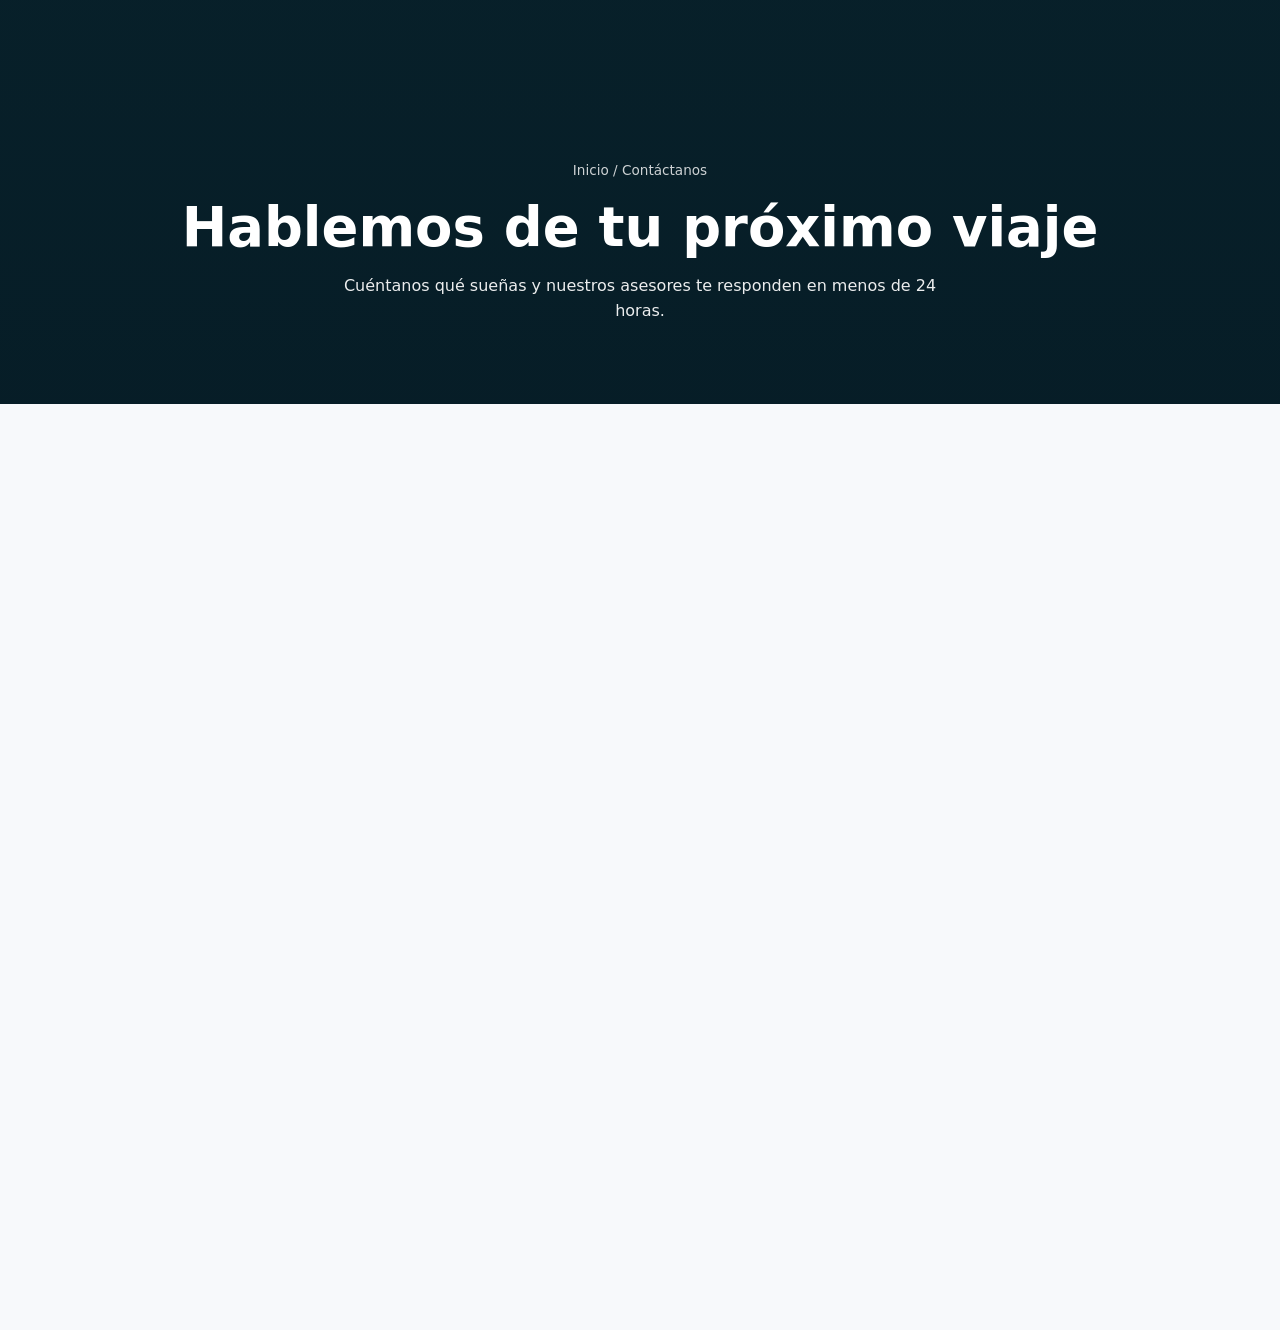
==== commit e9c463f5: "contacto: formulario, datos de contacto y mapa" ====
--- a/contacto.html
+++ b/contacto.html
@@ -20,6 +20,33 @@
       <p>Cuéntanos qué sueñas y nuestros asesores te responden en menos de 24 horas.</p>
     </div>
   </section>
-  </main>
-</body>
-</html>+  <section style="padding-top:3rem">
+    <div class="container grid" style="grid-template-columns:repeat(auto-fit,minmax(320px,1fr));gap:2rem;align-items:start">
+      <div class="form-card reveal">
+        <h2 style="font-size:1.6rem;margin-bottom:1.2rem">Envíanos un mensaje</h2>
+        <form id="contactForm" novalidate>
+          <div class="row">
+            <div class="field"><label for="cn">Nombre</label><input id="cn" autocomplete="name" placeholder="Tu nombre"><div class="msg">Ingresa tu nombre.</div></div>
+            <div class="field"><label for="ce">Correo</label><input id="ce" type="email" autocomplete="email" placeholder="tucorreo@ejemplo.com"><div class="msg">Correo inválido.</div></div>
+          </div>
+          <div class="row">
+            <div class="field"><label for="ct">Teléfono <small style="color:var(--muted)">(opcional)</small></label><input id="ct" type="tel" placeholder="+51 999 888 777"></div>
+            <div class="field"><label for="cs">Motivo</label>
+              <select id="cs"><option>Cotizar un viaje</option><option>Viaje a medida</option><option>Grupos o empresas</option><option>Estado de mi reserva</option><option>Otro</option></select></div>
+          </div>
+          <div class="field"><label for="cm">Mensaje <small style="color:var(--muted)" id="cc">0/500</small></label>
+            <textarea id="cm" rows="5" maxlength="500" placeholder="Destino, fechas aproximadas, número de personas..."></textarea><div class="msg">Escribe al menos 10 caracteres.</div></div>
+          <button class="btn btn-block" type="submit">📨 Enviar mensaje</button>
+        </form>
+      </div>
+
+      <div style="display:grid;gap:1rem" class="reveal">
+        <div class="info-box"><div class="ic">📍</div><div><h4>Oficina principal</h4><p>Av. Larco 1301, Miraflores, Lima, Perú</p></div></div>
+        <div class="info-box"><div class="ic">📞</div><div><h4>Teléfono / WhatsApp</h4><p>+51 999 888 777<br><a href="https://wa.me/51999888777" target="_blank" rel="noopener" style="color:var(--primary);font-weight:600">Escribir por WhatsApp →</a></p></div></div>
+        <div class="info-box"><div class="ic">✉️</div><div><h4>Correo</h4><p>hola@horizonteviajes.pe</p></div></div>
+        <div class="info-box"><div class="ic">🕘</div><div><h4>Horario</h4><p>Lunes a sábado: 9:00 – 19:00<br>Soporte en viaje: 24/7</p></div></div>
+        <iframe class="map" title="Mapa de la oficina en Miraflores, Lima" loading="lazy"
+          src="https://www.openstreetmap.org/export/embed.html?bbox=-77.0450%2C-12.1270%2C-77.0150%2C-12.1070&layer=mapnik&marker=-12.1170%2C-77.0300"></iframe>
+      </div>
+    </div>
+  </section>
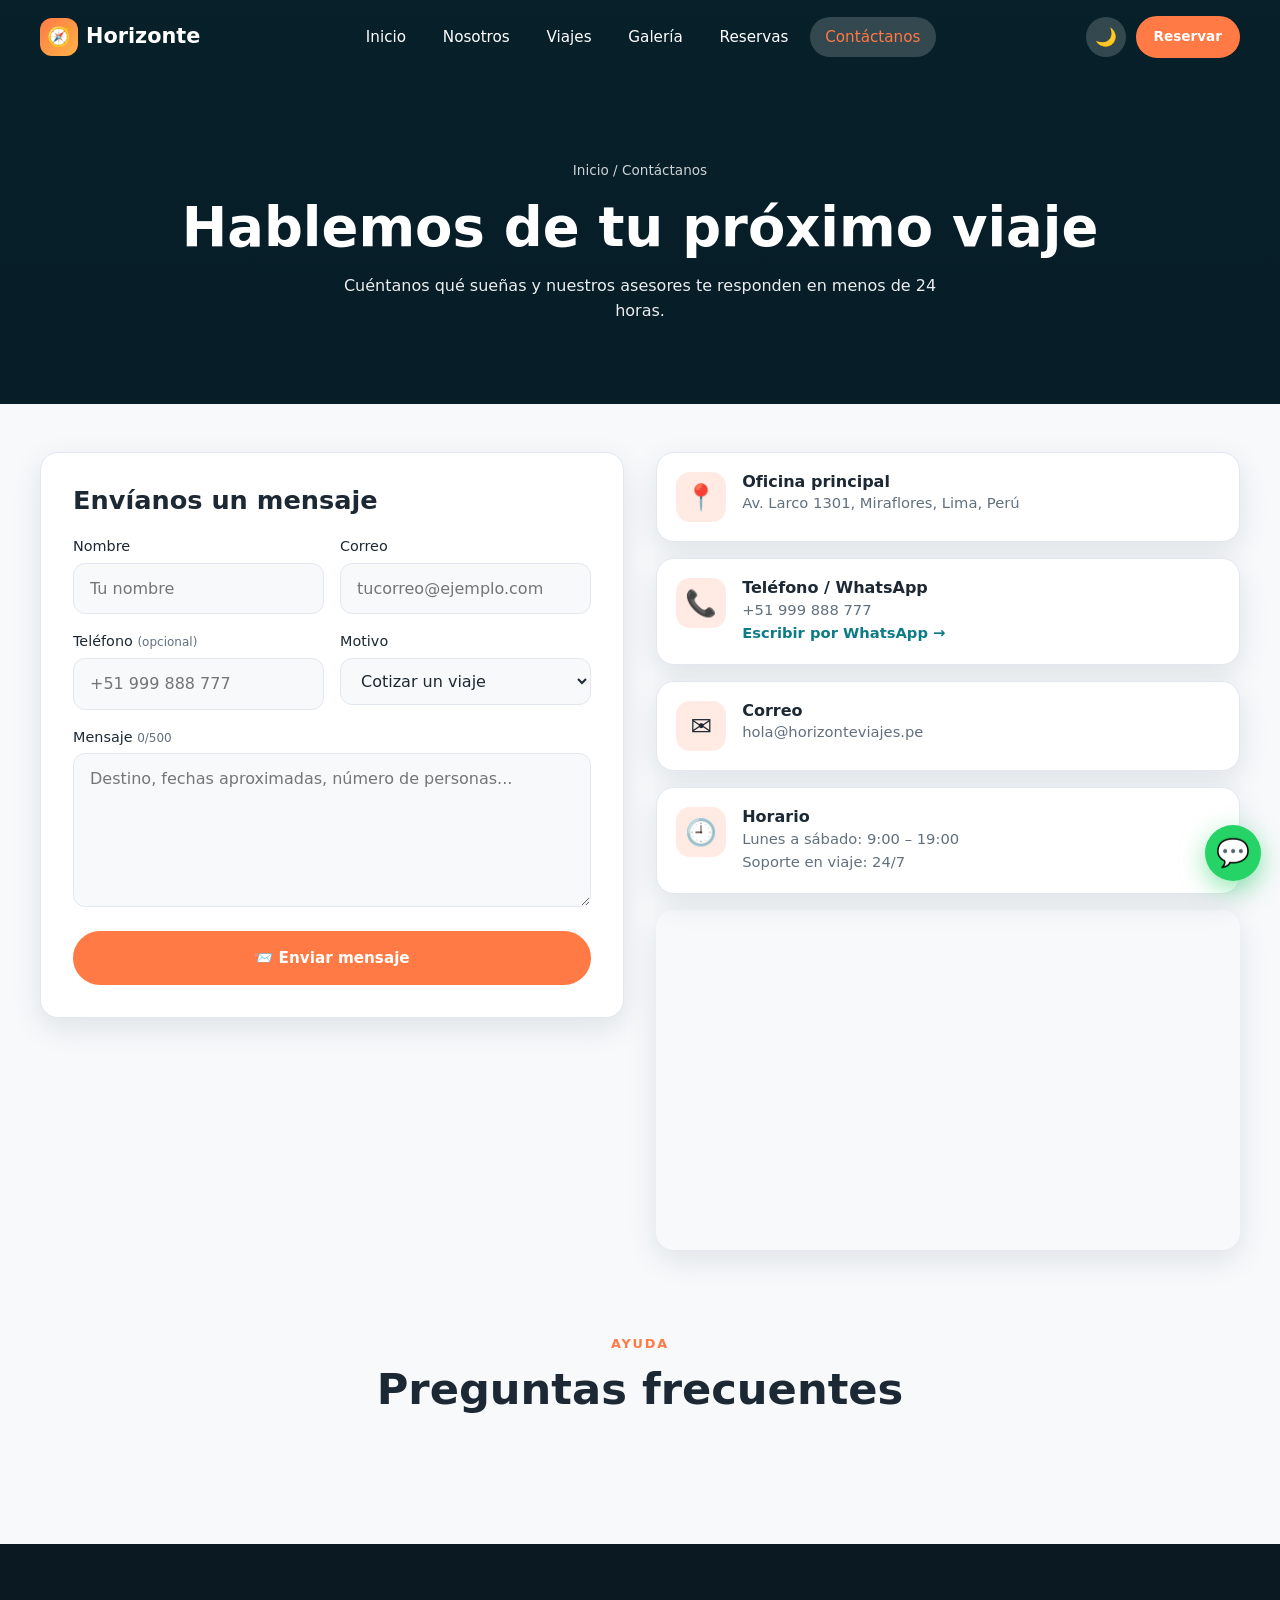
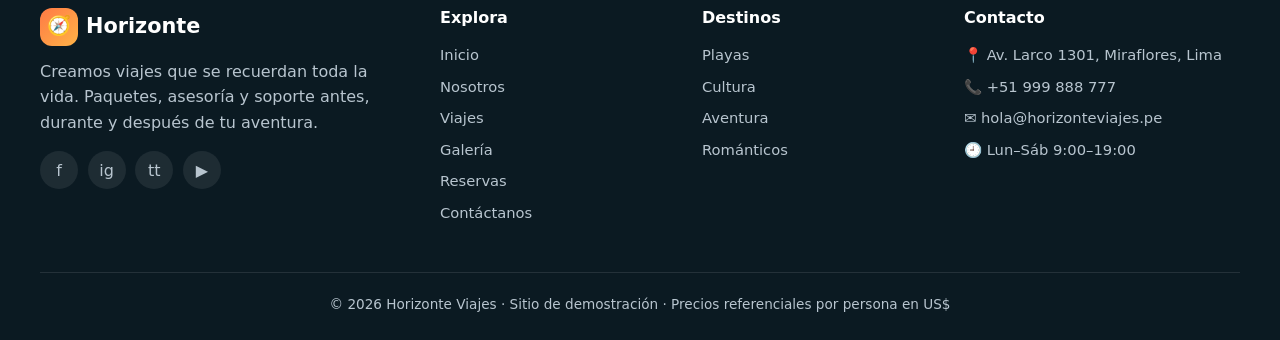
==== commit f8dde4ef: "contacto: preguntas frecuentes, footer y scripts" ====
--- a/contacto.html
+++ b/contacto.html
@@ -49,4 +49,17 @@
           src="https://www.openstreetmap.org/export/embed.html?bbox=-77.0450%2C-12.1270%2C-77.0150%2C-12.1070&layer=mapnik&marker=-12.1170%2C-77.0300"></iframe>
       </div>
     </div>
-  </section>+  </section>
+  <section style="padding-top:0">
+    <div class="container" style="max-width:820px">
+      <div class="section-head reveal"><span class="eyebrow">Ayuda</span><h2>Preguntas frecuentes</h2></div>
+      <div id="faq"></div>
+    </div>
+  </section>
+</main>
+<div id="site-footer"></div>
+<script src="js/data.js"></script>
+<script src="js/main.js"></script>
+<script src="js/contacto.js"></script>
+</body>
+</html>
